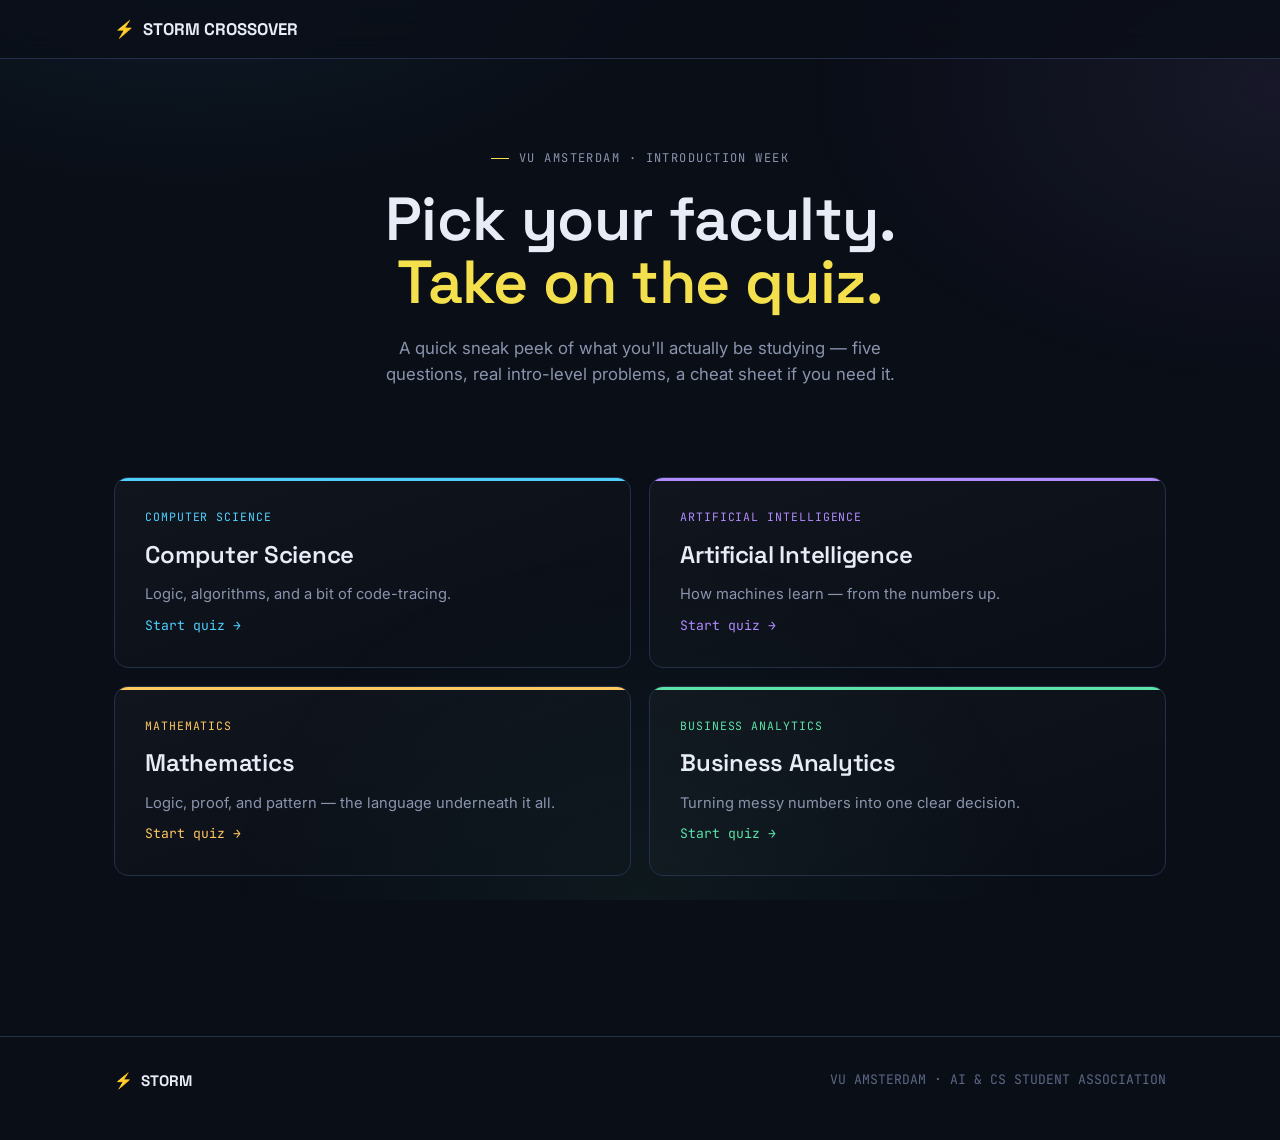
==== index.html @ fb68584b "Add files via upload" ====
<!DOCTYPE html>
<html lang="en">
<head>
<meta charset="UTF-8">
<meta name="viewport" content="width=device-width, initial-scale=1.0">
<title>STORM Crossover — Pick Your Faculty</title>
<meta name="description" content="Introduction week challenge — pick your faculty and take on its sneak-peek quiz.">
<link rel="stylesheet" href="style.css">
</head>
<body>

<nav>
  <div class="wrap">
    <a class="brand" href="index.html"><span class="bolt">&#9889;</span> STORM CROSSOVER</a>
  </div>
</nav>

<header class="hero">
  <div class="wrap">
    <div class="eyebrow" style="justify-content:center">VU Amsterdam &middot; Introduction Week</div>
    <h1>Pick your faculty.<br><span class="accent">Take on the quiz.</span></h1>
    <p class="lede">A quick sneak peek of what you'll actually be studying — five questions, real intro-level problems, a cheat sheet if you need it.</p>
  </div>
</header>

<main class="wrap">
  <div class="faculty-grid">
    <a class="faculty-card cs-card" href="cs.html">
      <div class="tag">Computer Science</div>
      <h2>Computer Science</h2>
      <p>Logic, algorithms, and a bit of code-tracing.</p>
      <div class="enter">Start quiz &rarr;</div>
    </a>
    <a class="faculty-card ai-card" href="ai.html">
      <div class="tag">Artificial Intelligence</div>
      <h2>Artificial Intelligence</h2>
      <p>How machines learn — from the numbers up.</p>
      <div class="enter">Start quiz &rarr;</div>
    </a>
    <a class="faculty-card math-card" href="math.html">
      <div class="tag">Mathematics</div>
      <h2>Mathematics</h2>
      <p>Logic, proof, and pattern — the language underneath it all.</p>
      <div class="enter">Start quiz &rarr;</div>
    </a>
    <a class="faculty-card ba-card" href="ba.html">
      <div class="tag">Business Analytics</div>
      <h2>Business Analytics</h2>
      <p>Turning messy numbers into one clear decision.</p>
      <div class="enter">Start quiz &rarr;</div>
    </a>
  </div>
</main>

<footer>
  <div class="wrap">
    <div class="brand" style="font-size:0.95rem"><span class="bolt">&#9889;</span> STORM</div>
    <div class="fine">VU AMSTERDAM &middot; AI &amp; CS STUDENT ASSOCIATION</div>
  </div>
</footer>

</body>
</html>
---- style.css ----
@import url('https://fonts.googleapis.com/css2?family=Space+Grotesk:wght@400;500;600;700&family=Inter:wght@400;500;600;700&family=JetBrains+Mono:wght@400;500&display=swap');

:root{
  --bg: #0a0e17;
  --panel: #121a2c;
  --line: #24304a;
  --text: #e8ecf6;
  --text-dim: #8a94ad;
  --text-faint: #5b6784;

  --cs: #4fd1ff;
  --ai: #b18bff;
  --math: #ffc861;
  --ba: #5be3a8;

  --lightning: #f4e04d;

  --font-display: 'Space Grotesk', sans-serif;
  --font-body: 'Inter', sans-serif;
  --font-mono: 'JetBrains Mono', monospace;
}

*{ box-sizing: border-box; margin:0; padding:0; }
html{ scroll-behavior: smooth; }
body{
  background: var(--bg);
  color: var(--text);
  font-family: var(--font-body);
  line-height: 1.55;
  min-height: 100vh;
}
body::before{
  content:'';
  position: fixed; inset:0;
  background:
    radial-gradient(ellipse 900px 500px at 15% -10%, rgba(79,209,255,0.08), transparent 60%),
    radial-gradient(ellipse 800px 500px at 100% 10%, rgba(177,139,255,0.08), transparent 60%),
    radial-gradient(ellipse 700px 600px at 50% 100%, rgba(91,227,168,0.05), transparent 60%);
  pointer-events: none;
  z-index: 0;
}
a{ color: inherit; }
.wrap{ max-width: 1100px; margin:0 auto; padding: 0 24px; position:relative; z-index:1; }
h1,h2,h3{ font-family: var(--font-display); font-weight:600; letter-spacing:-0.01em; }

.eyebrow{
  font-family: var(--font-mono); font-size:0.75rem; letter-spacing:0.12em; text-transform:uppercase;
  color: var(--text-dim); display:flex; align-items:center; gap:10px;
}
.eyebrow::before{ content:''; width:18px; height:1px; background: var(--lightning); display:inline-block; }

/* nav */
nav{
  position: sticky; top:0; z-index:50;
  backdrop-filter: blur(14px);
  background: rgba(10,14,23,0.75);
  border-bottom: 1px solid var(--line);
}
nav .wrap{ display:flex; align-items:center; justify-content:space-between; padding:16px 24px; }
.brand{ font-family: var(--font-display); font-weight:700; font-size:1.05rem; display:flex; align-items:center; gap:8px; text-decoration:none; }
.brand .bolt{ color: var(--lightning); }
.back-link{ font-size:0.85rem; color: var(--text-dim); text-decoration:none; display:flex; align-items:center; gap:6px; }
.back-link:hover{ color: var(--text); }

/* buttons */
.btn-primary{
  background: var(--lightning); color:#0a0e17; font-weight:600;
  padding:13px 26px; border-radius:7px; text-decoration:none; font-size:0.95rem;
  border:none; cursor:pointer;
  box-shadow: 0 0 0 0 rgba(244,224,77,0.4);
  transition: box-shadow .2s, transform .15s, opacity .15s;
  display:inline-block;
}
.btn-primary:hover{ box-shadow: 0 0 30px 0 rgba(244,224,77,0.35); transform: translateY(-1px); }
.btn-primary:disabled{ opacity:0.35; cursor:not-allowed; box-shadow:none; transform:none; }
.btn-ghost{
  border:1px solid var(--line); padding:12px 24px; border-radius:7px;
  text-decoration:none; font-size:0.95rem; color: var(--text-dim);
  background:none; cursor:pointer;
  transition: border-color .15s, color .15s;
}
.btn-ghost:hover{ border-color: var(--text-dim); color: var(--text); }

footer{ border-top:1px solid var(--line); padding:32px 0 48px; margin-top: 60px; position:relative; z-index:1; }
footer .wrap{ display:flex; justify-content:space-between; align-items:center; flex-wrap:wrap; gap:12px; }
footer .fine{ color: var(--text-faint); font-size:0.82rem; font-family: var(--font-mono); }

/* ===== landing / faculty picker ===== */
.hero{ padding: 90px 0 40px; text-align:center; }
.hero h1{ font-size: clamp(2.4rem, 6vw, 3.8rem); line-height:1.05; margin-top:20px; }
.hero h1 .accent{ color: var(--lightning); }
.hero p.lede{ color: var(--text-dim); max-width:520px; margin: 20px auto 0; font-size:1.05rem; }

.faculty-grid{
  display:grid; grid-template-columns: repeat(2, 1fr); gap:18px;
  padding: 50px 0 100px;
}
@media (max-width:720px){ .faculty-grid{ grid-template-columns:1fr; } }

.faculty-card{
  --fac-color: var(--cs);
  border:1px solid var(--line); border-radius: 14px; padding: 30px;
  background: linear-gradient(160deg, rgba(255,255,255,0.03), rgba(255,255,255,0.005));
  text-decoration:none; color: var(--text);
  position:relative; overflow:hidden;
  transition: transform .18s, border-color .18s;
  display:flex; flex-direction:column; gap:10px;
  min-height: 190px;
}
.faculty-card:hover{ transform: translateY(-4px); border-color: var(--fac-color); }
.faculty-card::before{
  content:''; position:absolute; top:0; left:0; width:100%; height:3px; background: var(--fac-color);
}
.faculty-card .tag{
  font-family: var(--font-mono); font-size:0.72rem; text-transform:uppercase; letter-spacing:0.08em;
  color: var(--fac-color);
}
.faculty-card h2{ font-size:1.5rem; }
.faculty-card p{ color: var(--text-dim); font-size:0.92rem; }
.faculty-card .enter{
  margin-top:auto; font-family: var(--font-mono); font-size:0.82rem; color: var(--fac-color);
  display:flex; align-items:center; gap:6px;
}

.cs-card{ --fac-color: var(--cs); }
.ai-card{ --fac-color: var(--ai); }
.math-card{ --fac-color: var(--math); }
.ba-card{ --fac-color: var(--ba); }

/* ===== quiz pages ===== */
.quiz-header{ padding: 50px 0 30px; }
.quiz-header .tag{
  font-family: var(--font-mono); font-size:0.78rem; text-transform:uppercase; letter-spacing:0.08em;
  color: var(--fac-color);
}
.quiz-header h1{ font-size: clamp(2rem, 4.5vw, 2.8rem); margin-top:10px; }
.quiz-header p{ color: var(--text-dim); margin-top: 12px; max-width: 560px; }

.progress-bar{
  height: 6px; border-radius: 999px; background: var(--panel); overflow:hidden; margin-top: 26px;
  border: 1px solid var(--line);
}
.progress-fill{ height:100%; background: var(--fac-color); width:0%; transition: width .3s; }
.progress-label{ font-family: var(--font-mono); font-size:0.75rem; color: var(--text-faint); margin-top:8px; }

.cheat-toggle{
  margin-top: 20px; display:inline-flex; align-items:center; gap:8px;
  border:1px dashed var(--line); border-radius:8px; padding:10px 16px;
  cursor:pointer; font-size:0.85rem; color: var(--text-dim); background:none;
  font-family: var(--font-body);
  transition: border-color .15s, color .15s;
}
.cheat-toggle:hover{ border-color: var(--fac-color); color: var(--text); }
.cheat-sheet{
  display:none; margin-top:16px; padding:20px; border-radius:10px;
  background: var(--panel); border:1px solid var(--line);
  font-size:0.9rem; color: var(--text-dim);
}
.cheat-sheet.open{ display:block; }
.cheat-sheet h4{ font-family: var(--font-display); color: var(--text); font-size:0.95rem; margin-bottom:8px; }
.cheat-sheet ul{ padding-left: 20px; margin-top: 6px; }
.cheat-sheet li{ margin-bottom: 4px; }

.quiz-body{ padding: 20px 0 100px; }

.question-card{
  border:1px solid var(--line); border-radius:14px; padding: 28px;
  background: rgba(255,255,255,0.015);
  margin-bottom: 20px;
}
.question-card .q-num{
  font-family: var(--font-mono); font-size:0.75rem; color: var(--fac-color); text-transform:uppercase; letter-spacing:0.08em;
}
.question-card h3{ font-size: 1.15rem; margin-top: 10px; font-weight:500; line-height:1.4; }
.question-card code{
  font-family: var(--font-mono); background: rgba(255,255,255,0.05); padding:2px 6px; border-radius:4px; font-size:0.88em;
}
.question-card pre{
  font-family: var(--font-mono); background: rgba(255,255,255,0.04); padding:14px 16px; border-radius:8px;
  margin-top:12px; overflow-x:auto; font-size:0.85rem; border:1px solid var(--line);
}

.options{ margin-top: 18px; display:flex; flex-direction:column; gap:10px; }
.option{
  border:1px solid var(--line); border-radius:10px; padding:14px 16px;
  cursor:pointer; font-size:0.94rem; transition: border-color .15s, background .15s;
  display:flex; align-items:center; gap:12px;
}
.option:hover{ border-color: var(--fac-color); }
.option .letter{
  width:24px; height:24px; border-radius:6px; border:1px solid var(--line);
  display:flex; align-items:center; justify-content:center; font-family: var(--font-mono); font-size:0.75rem;
  color: var(--text-faint); flex-shrink:0;
}
.option.selected{ border-color: var(--fac-color); background: rgba(255,255,255,0.03); }
.option.selected .letter{ border-color: var(--fac-color); color: var(--fac-color); }
.option.correct{ border-color: var(--ba); background: rgba(91,227,168,0.08); }
.option.correct .letter{ border-color: var(--ba); color: var(--ba); }
.option.incorrect{ border-color: #ff6b6b; background: rgba(255,107,107,0.08); }
.option.incorrect .letter{ border-color: #ff6b6b; color: #ff6b6b; }
.option.disabled{ cursor: default; }

.feedback{ margin-top: 14px; font-size:0.88rem; padding: 12px 14px; border-radius:8px; display:none; }
.feedback.show{ display:block; }
.feedback.right{ background: rgba(91,227,168,0.08); color: var(--ba); border:1px solid rgba(91,227,168,0.3); }
.feedback.wrong{ background: rgba(255,107,107,0.08); color: #ff9b9b; border:1px solid rgba(255,107,107,0.3); }

.quiz-nav{ display:flex; justify-content: space-between; align-items:center; margin-top: 10px; }

/* results screen */
.results{ text-align:center; padding: 60px 0 100px; display:none; }
.results.show{ display:block; }
.results .score{
  font-family: var(--font-display); font-size: clamp(3.5rem, 10vw, 5.5rem); color: var(--fac-color); line-height:1;
}
.results .score-label{ font-family: var(--font-mono); font-size:0.85rem; color: var(--text-faint); text-transform:uppercase; letter-spacing:0.1em; margin-top:10px; }
.results h2{ margin-top: 26px; font-size:1.6rem; }
.results p{ color: var(--text-dim); margin-top: 12px; max-width: 460px; margin-left:auto; margin-right:auto; }
.results .cta-row{ margin-top:30px; display:flex; gap:14px; justify-content:center; flex-wrap:wrap; }
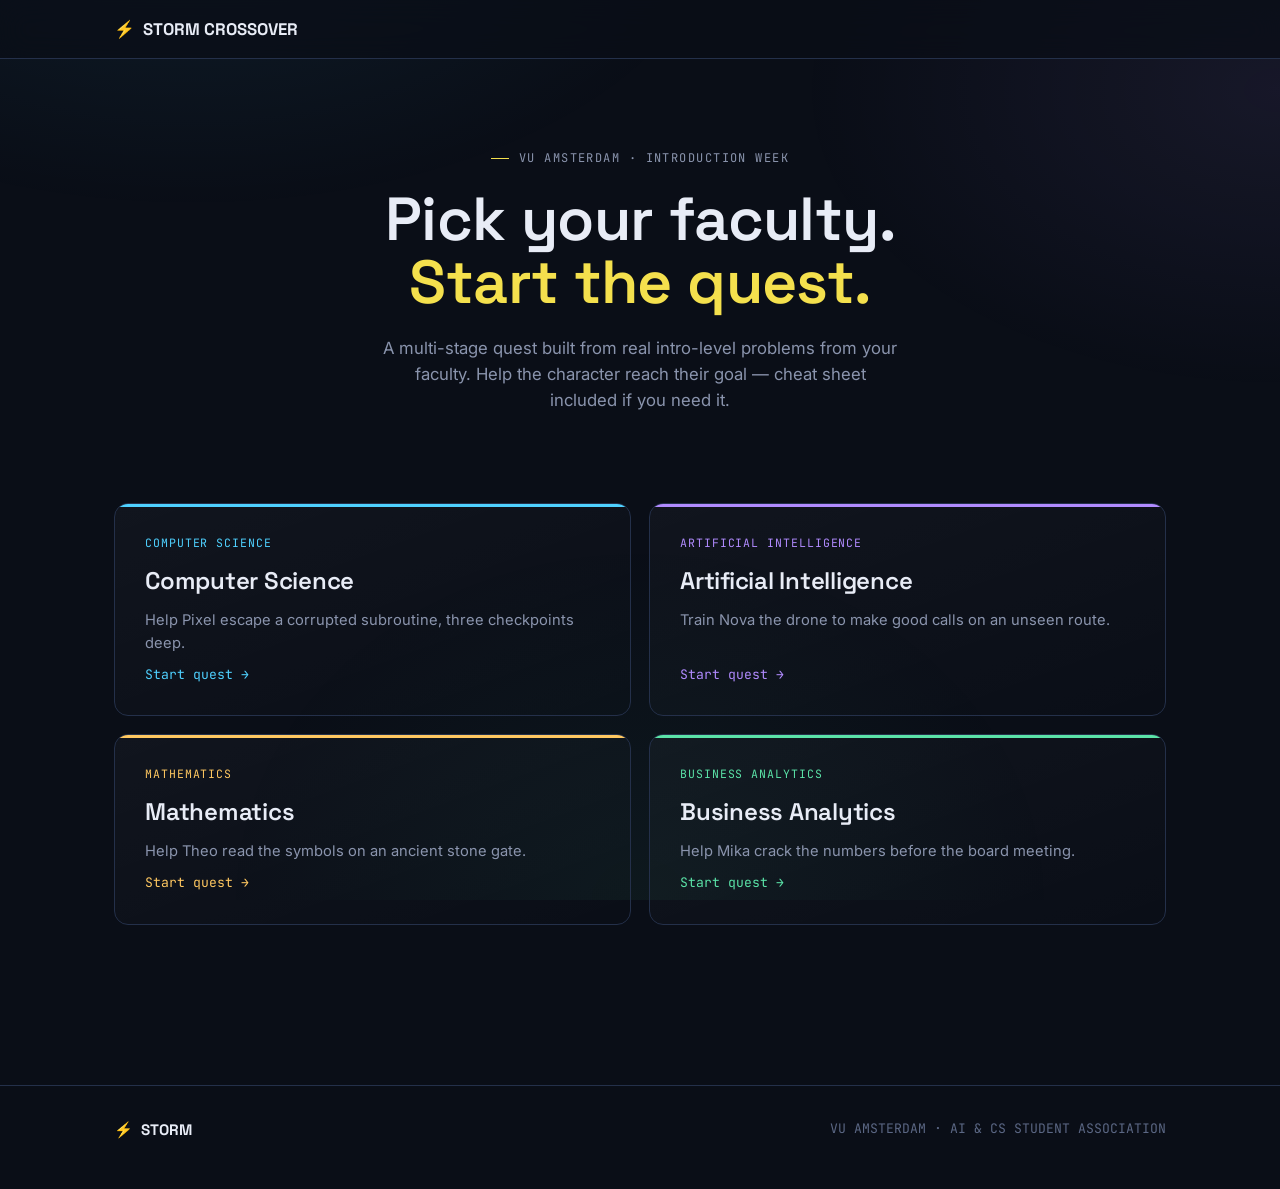
==== commit f927a2ea: "Add files via upload" ====
--- a/index.html
+++ b/index.html
@@ -18,8 +18,8 @@
 <header class="hero">
   <div class="wrap">
     <div class="eyebrow" style="justify-content:center">VU Amsterdam &middot; Introduction Week</div>
-    <h1>Pick your faculty.<br><span class="accent">Take on the quiz.</span></h1>
-    <p class="lede">A quick sneak peek of what you'll actually be studying — five questions, real intro-level problems, a cheat sheet if you need it.</p>
+    <h1>Pick your faculty.<br><span class="accent">Start the quest.</span></h1>
+    <p class="lede">A multi-stage quest built from real intro-level problems from your faculty. Help the character reach their goal — cheat sheet included if you need it.</p>
   </div>
 </header>
 
@@ -28,26 +28,26 @@
     <a class="faculty-card cs-card" href="cs.html">
       <div class="tag">Computer Science</div>
       <h2>Computer Science</h2>
-      <p>Logic, algorithms, and a bit of code-tracing.</p>
-      <div class="enter">Start quiz &rarr;</div>
+      <p>Help Pixel escape a corrupted subroutine, three checkpoints deep.</p>
+      <div class="enter">Start quest &rarr;</div>
     </a>
     <a class="faculty-card ai-card" href="ai.html">
       <div class="tag">Artificial Intelligence</div>
       <h2>Artificial Intelligence</h2>
-      <p>How machines learn — from the numbers up.</p>
-      <div class="enter">Start quiz &rarr;</div>
+      <p>Train Nova the drone to make good calls on an unseen route.</p>
+      <div class="enter">Start quest &rarr;</div>
     </a>
     <a class="faculty-card math-card" href="math.html">
       <div class="tag">Mathematics</div>
       <h2>Mathematics</h2>
-      <p>Logic, proof, and pattern — the language underneath it all.</p>
-      <div class="enter">Start quiz &rarr;</div>
+      <p>Help Theo read the symbols on an ancient stone gate.</p>
+      <div class="enter">Start quest &rarr;</div>
     </a>
     <a class="faculty-card ba-card" href="ba.html">
       <div class="tag">Business Analytics</div>
       <h2>Business Analytics</h2>
-      <p>Turning messy numbers into one clear decision.</p>
-      <div class="enter">Start quiz &rarr;</div>
+      <p>Help Mika crack the numbers before the board meeting.</p>
+      <div class="enter">Start quest &rarr;</div>
     </a>
   </div>
 </main>
--- a/style.css
+++ b/style.css
@@ -161,7 +161,44 @@
 .cheat-sheet ul{ padding-left: 20px; margin-top: 6px; }
 .cheat-sheet li{ margin-bottom: 4px; }
 
+/* ===== quest map ===== */
+.quest-map{
+  display:flex; align-items:center; margin-top: 30px; padding: 4px 0;
+  overflow-x: auto;
+}
+.stage-node{ display:flex; flex-direction:column; align-items:center; gap:8px; flex-shrink:0; min-width: 90px; }
+.node-dot{
+  width:36px; height:36px; border-radius:50%; border:1.5px solid var(--line);
+  display:flex; align-items:center; justify-content:center;
+  font-family: var(--font-mono); font-size:0.85rem; color: var(--text-faint);
+  background: var(--panel); transition: all .2s;
+}
+.stage-node.active .node-dot{ border-color: var(--fac-color); color: var(--fac-color); box-shadow: 0 0 0 4px color-mix(in srgb, var(--fac-color) 15%, transparent); }
+.stage-node.done .node-dot{ border-color: var(--fac-color); background: var(--fac-color); color: #0a0e17; }
+.node-label{ font-size:0.72rem; color: var(--text-faint); text-align:center; max-width:100px; }
+.stage-node.active .node-label{ color: var(--text); }
+.stage-connector{ height:1.5px; background: var(--line); flex:1; min-width: 30px; margin: 0 4px; margin-bottom: 26px; }
+.stage-connector.done{ background: var(--fac-color); }
+
+.stage-narrative{
+  display:none; margin-top: 24px; padding: 18px 20px; border-radius:10px;
+  background: rgba(255,255,255,0.02); border-left: 3px solid var(--fac-color);
+  font-size:0.95rem; color: var(--text-dim); font-style: italic;
+}
+.stage-narrative.show{ display:block; }
+
 .quiz-body{ padding: 20px 0 100px; }
+.checkpoint-title{ font-family: var(--font-mono); font-size:0.78rem; text-transform:uppercase; letter-spacing:0.08em; color: var(--fac-color); margin-bottom: 6px; }
+
+.input-row{ margin-top: 18px; display:flex; gap:10px; flex-wrap:wrap; }
+.answer-input{
+  flex:1; min-width: 200px; background: var(--panel); border:1px solid var(--line); border-radius:8px;
+  padding: 12px 14px; color: var(--text); font-family: var(--font-body); font-size:0.95rem;
+}
+.answer-input:focus{ outline:none; border-color: var(--fac-color); }
+.answer-input.correct-input{ border-color: var(--ba); }
+.answer-input.incorrect-input{ border-color: #ff6b6b; }
+#submit-input{ padding: 12px 20px; }
 
 .question-card{
   border:1px solid var(--line); border-radius:14px; padding: 28px;
